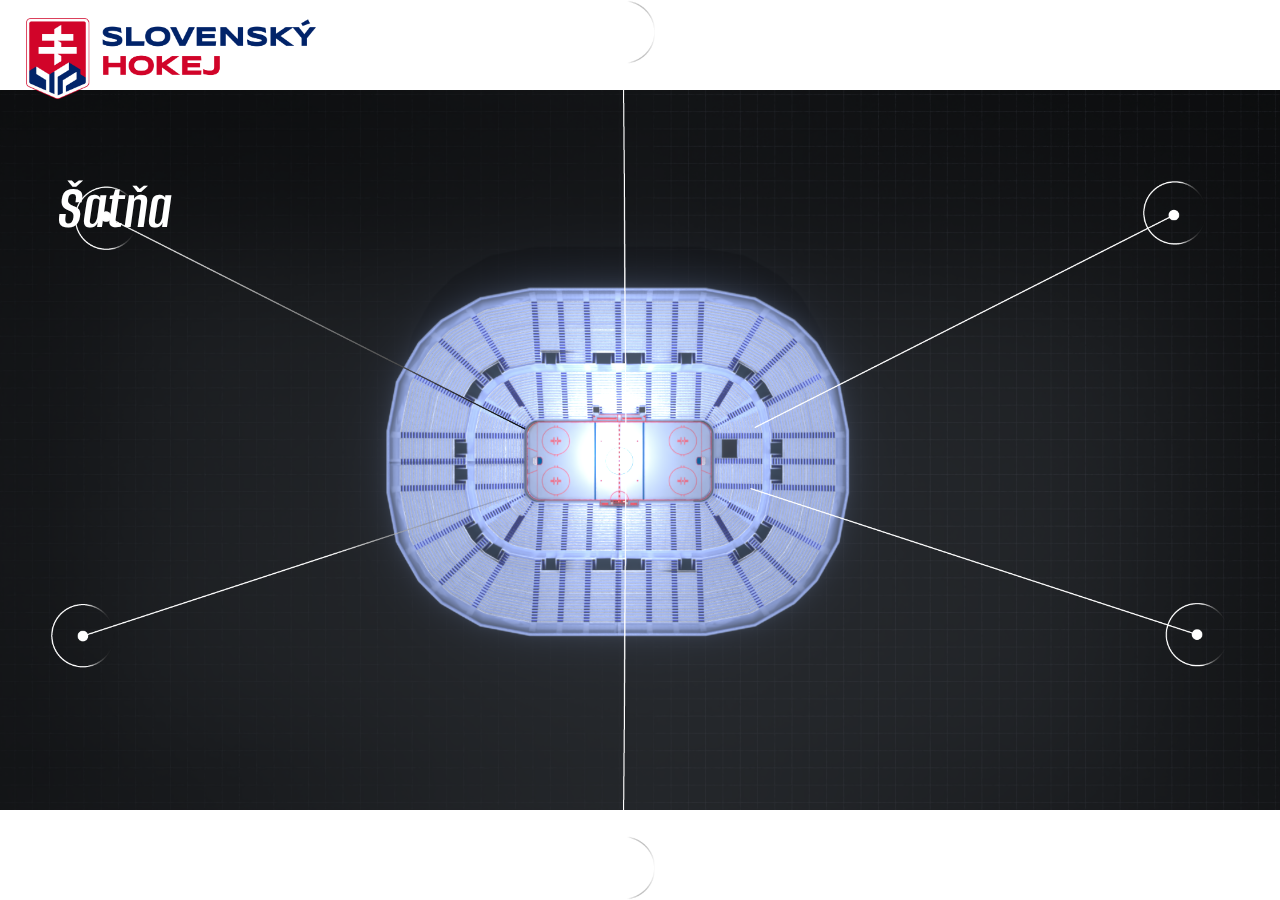
==== index.html @ 503a9e1d "demo fixes" ====
<!DOCTYPE html>
<html lang="en">
<head>
    <meta charset="UTF-8">
    <meta name="viewport" content="width=device-width, initial-scale=1.0">
    <title>Hall of Fame</title>
    <link rel="stylesheet" href="css/index.css"> <!-- Link to the CSS file -->
    <link rel="preconnect" href="https://fonts.googleapis.com">
    <link rel="preconnect" href="https://fonts.gstatic.com" crossorigin>
    <link href="https://fonts.googleapis.com/css2?family=Alumni+Sans:ital,wght@0,100..900;1,100..900&display=swap" rel="stylesheet">
    <script src="js/index.js" defer></script> <!-- Link to the JavaScript file -->
</head>
<body>
    <div class="image-container">
        <img src="assets/stadium.png" alt="stadium" class="background-image">
        <img src="assets/clicks.png" alt="clicks overlay" class="overlay-image">
        <div class="overlay-text top-left">
            <img src="assets/logo-wide.png" alt="Logo" class="logo-image">
        </div>
        <div class="overlay-text top-right">
            <svg xmlns="http://www.w3.org/2000/svg" width="60" height="30" viewBox="0 0 60 30" fill="none">
                <rect width="60" height="4" rx="2" fill="white"></rect>
                <rect y="13" width="60" height="4" rx="2" fill="white"></rect>
                <rect y="26" width="60" height="4" rx="2" fill="white"></rect>
            </svg>
        </div>
        <a href="locker-room.html" class="overlay-text clickable-title locker-room">Šatňa</a>
    </div>
</body>
</html>
---- css/index.css ----
* {
    margin: 0;
    padding: 0;
    box-sizing: border-box;
}

body, html {
    width: 100%;
    height: 100%;
    overflow: hidden;
    display: flex;
    justify-content: center;
    align-items: center;
    position: relative;
}

.image-container {
    position: relative;
    width: 100vw;
    height: 100vh;
    display: flex;
    justify-content: center;
    align-items: center;
    aspect-ratio: 16 / 9; /* Maintain a 16:9 aspect ratio */
}

.background-image, .overlay-image {
    width: 100%;
    height: 100%;
    object-fit: contain;
    object-position: center;
}

.overlay-image {
    position: absolute;
    top: 0;
    left: 0;
    z-index: 2; /* Ensure it's layered on top */
}

.overlay-text {
    position: absolute;
    z-index: 3; /* Text and other content appear above the images */
    color: white;
    font-family: 'Alumni Sans', sans-serif;
    display: flex;
    align-items: center;
}

.top-left {
    top: 2%;
    left: 2%;
    font-size: 1.5vw; /* Scales text size with viewport width */
}

.top-right {
    top: 2%;
    right: 2%;
    font-size: 1.5vw; /* Scales text size with viewport width */
}

.logo-image {
    height: 9vh; /* Scales logo height with viewport height */
    width: auto;
}

svg {
    width: 100%;
    height: 50%;
    cursor: pointer;
}

@media (max-width: 1200px) {
    .top-left, .top-right {
        font-size: 2.5vw; /* Increase text size for smaller screens */
    }

    .logo-image {
        height: 7vh; /* Adjust logo size for smaller screens */
    }
}

.clickable-title {
    transform: translate(-50%, -50%); /* Adjusts position to truly center the element */
    color: white; /* Change the text color */
    font-family: 'Alumni Sans', sans-serif; /* Use the desired font */
    font-optical-sizing: auto;
    font-weight: 600;
    font-style: italic;
    font-size: 5vw; /* Adjust the font size as needed */
    text-align: center; /* Center align the text */
    z-index: 10; /* Ensure it appears above other content */
    cursor: pointer; /* Show pointer cursor on hover */
    text-decoration: none;
}

.clickable-title.highlight {
    text-shadow: 0 0 10px white, 0 0 20px white; /* White glowing shadow */
}

.locker-room {
    top: 23%; /* Center vertically */
    left: 9%; /* Center horizontally */ 
}
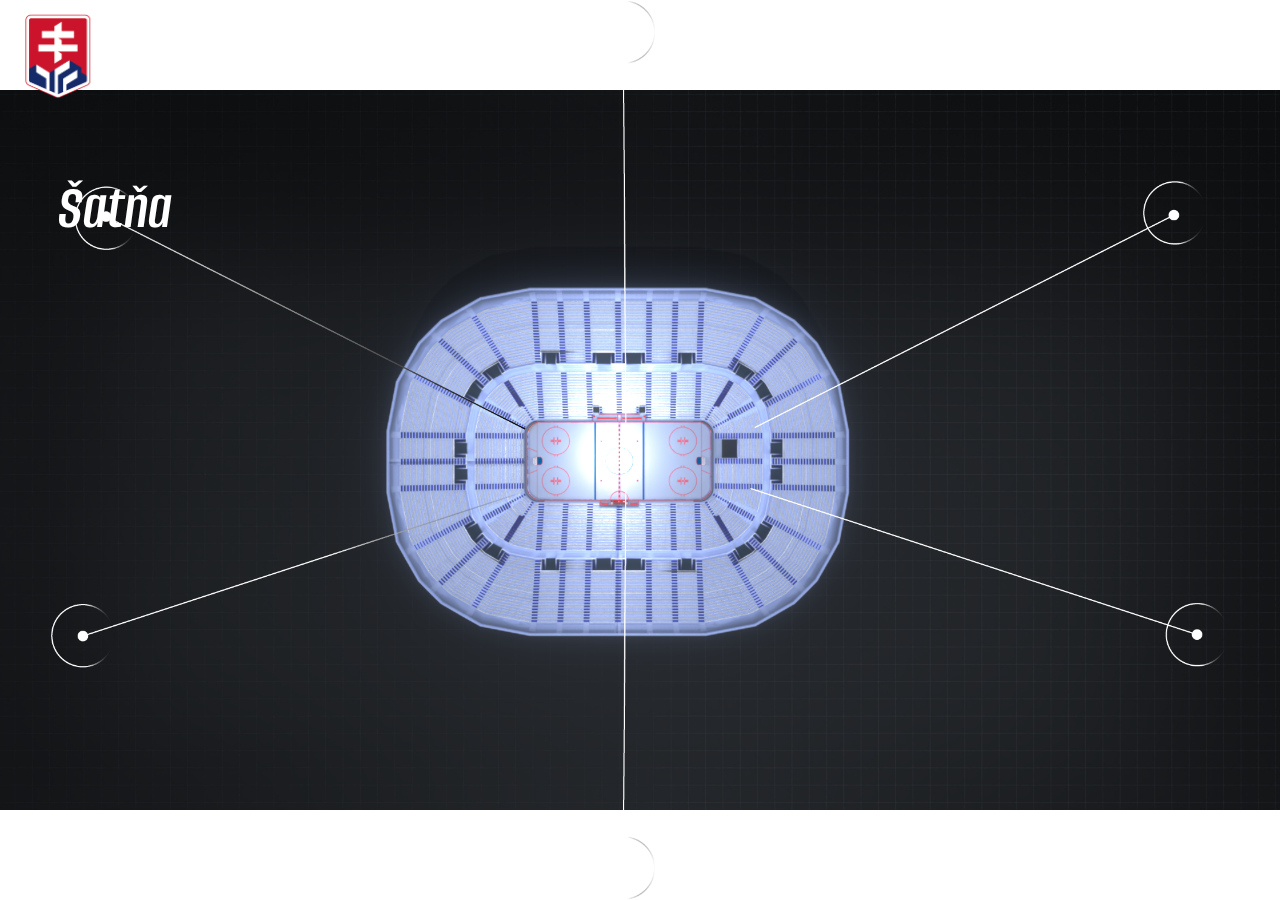
==== commit c72e283a: "demo - white logo" ====
--- a/index.html
+++ b/index.html
@@ -15,7 +15,7 @@
         <img src="assets/stadium.png" alt="stadium" class="background-image">
         <img src="assets/clicks.png" alt="clicks overlay" class="overlay-image">
         <div class="overlay-text top-left">
-            <img src="assets/logo-wide.png" alt="Logo" class="logo-image">
+            <img src="assets/logo-biele.png" alt="Logo" class="logo-image">
         </div>
         <div class="overlay-text top-right">
             <svg xmlns="http://www.w3.org/2000/svg" width="60" height="30" viewBox="0 0 60 30" fill="none">
--- a/css/index.css
+++ b/css/index.css
@@ -48,9 +48,8 @@
 }
 
 .top-left {
-    top: 2%;
-    left: 2%;
-    font-size: 1.5vw; /* Scales text size with viewport width */
+    top: -2%;
+    left: -0.5%;
 }
 
 .top-right {
@@ -60,7 +59,7 @@
 }
 
 .logo-image {
-    height: 9vh; /* Scales logo height with viewport height */
+    height: 16vh; /* Scales logo height with viewport height */
     width: auto;
 }
 
@@ -68,16 +67,6 @@
     width: 100%;
     height: 50%;
     cursor: pointer;
-}
-
-@media (max-width: 1200px) {
-    .top-left, .top-right {
-        font-size: 2.5vw; /* Increase text size for smaller screens */
-    }
-
-    .logo-image {
-        height: 7vh; /* Adjust logo size for smaller screens */
-    }
 }
 
 .clickable-title {
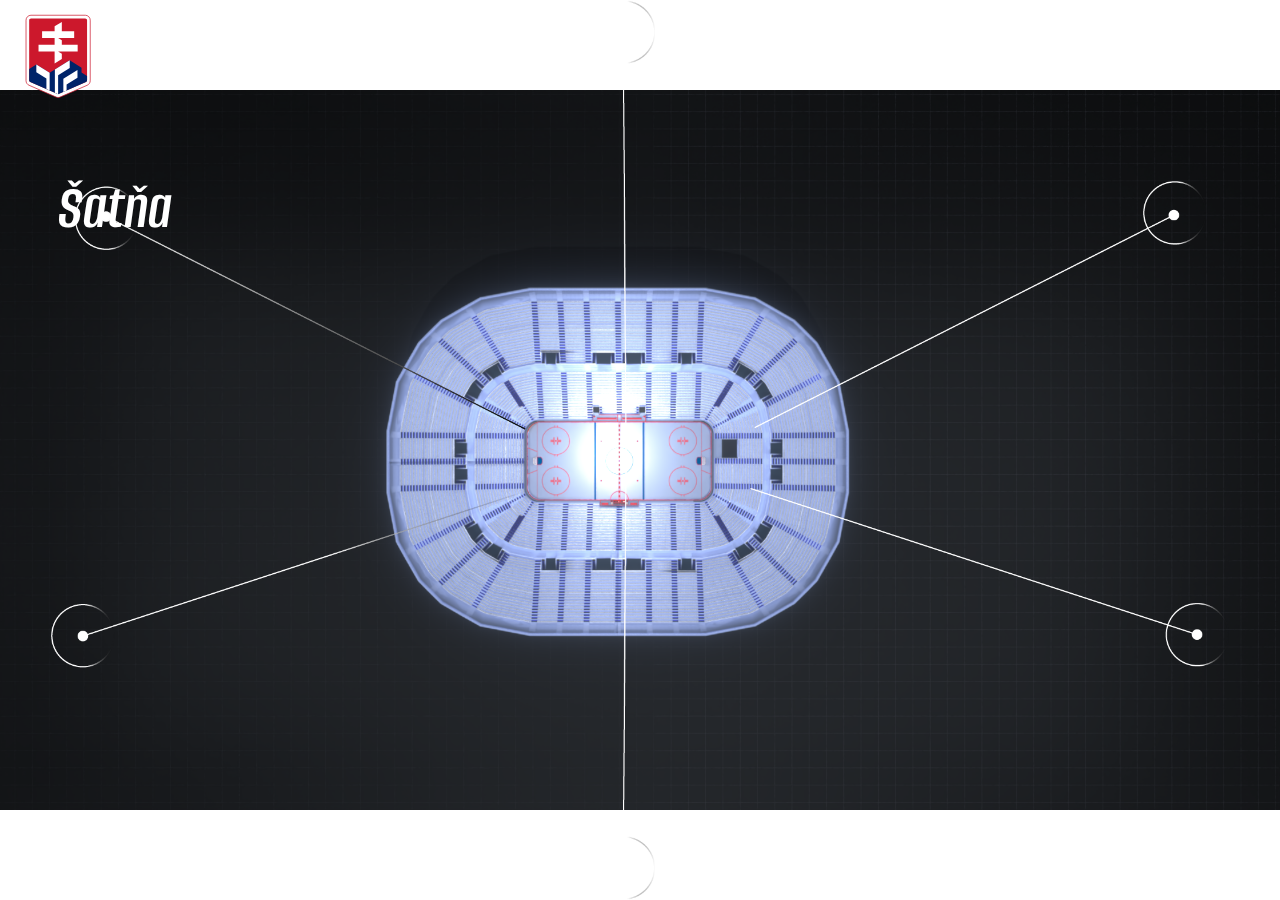
==== commit 780b2363: "demo - svg logo" ====
--- a/index.html
+++ b/index.html
@@ -15,7 +15,7 @@
         <img src="assets/stadium.png" alt="stadium" class="background-image">
         <img src="assets/clicks.png" alt="clicks overlay" class="overlay-image">
         <div class="overlay-text top-left">
-            <img src="assets/logo-biele.png" alt="Logo" class="logo-image">
+            <img src="assets/logo-biele.svg" alt="Logo" class="logo-image">
         </div>
         <div class="overlay-text top-right">
             <svg xmlns="http://www.w3.org/2000/svg" width="60" height="30" viewBox="0 0 60 30" fill="none">
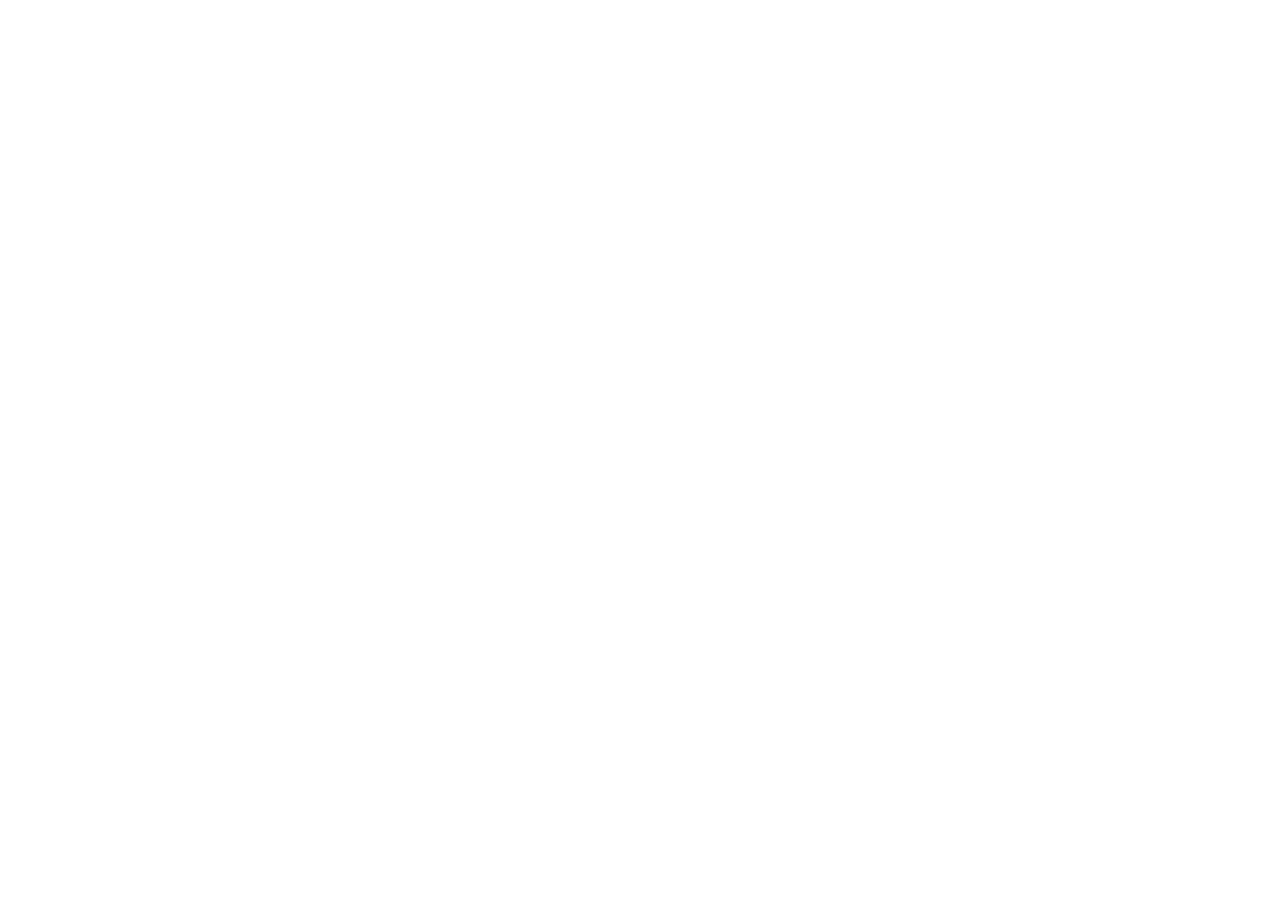
==== commit b9483759: "cable gl integration test" ====
--- a/index.html
+++ b/index.html
@@ -11,20 +11,6 @@
     <script src="js/index.js" defer></script> <!-- Link to the JavaScript file -->
 </head>
 <body>
-    <div class="image-container">
-        <img src="assets/stadium.png" alt="stadium" class="background-image">
-        <img src="assets/clicks.png" alt="clicks overlay" class="overlay-image">
-        <div class="overlay-text top-left">
-            <img src="assets/logo-biele.svg" alt="Logo" class="logo-image">
-        </div>
-        <div class="overlay-text top-right">
-            <svg xmlns="http://www.w3.org/2000/svg" width="60" height="30" viewBox="0 0 60 30" fill="none">
-                <rect width="60" height="4" rx="2" fill="white"></rect>
-                <rect y="13" width="60" height="4" rx="2" fill="white"></rect>
-                <rect y="26" width="60" height="4" rx="2" fill="white"></rect>
-            </svg>
-        </div>
-        <a href="locker-room.html" class="overlay-text clickable-title locker-room">Šatňa</a>
-    </div>
+    <iframe style="width:640px;height:480px;border:0px;" src="https://cables.gl/view/ESZ8po"></iframe>
 </body>
 </html>
--- a/css/index.css
+++ b/css/index.css
@@ -33,8 +33,6 @@
 
 .overlay-image {
     position: absolute;
-    top: 0;
-    left: 0;
     z-index: 2; /* Ensure it's layered on top */
 }
 
@@ -88,6 +86,6 @@
 }
 
 .locker-room {
-    top: 23%; /* Center vertically */
-    left: 9%; /* Center horizontally */ 
+    top: 29%; /* Center vertically */
+    left: 17%; /* Center horizontally */ 
 }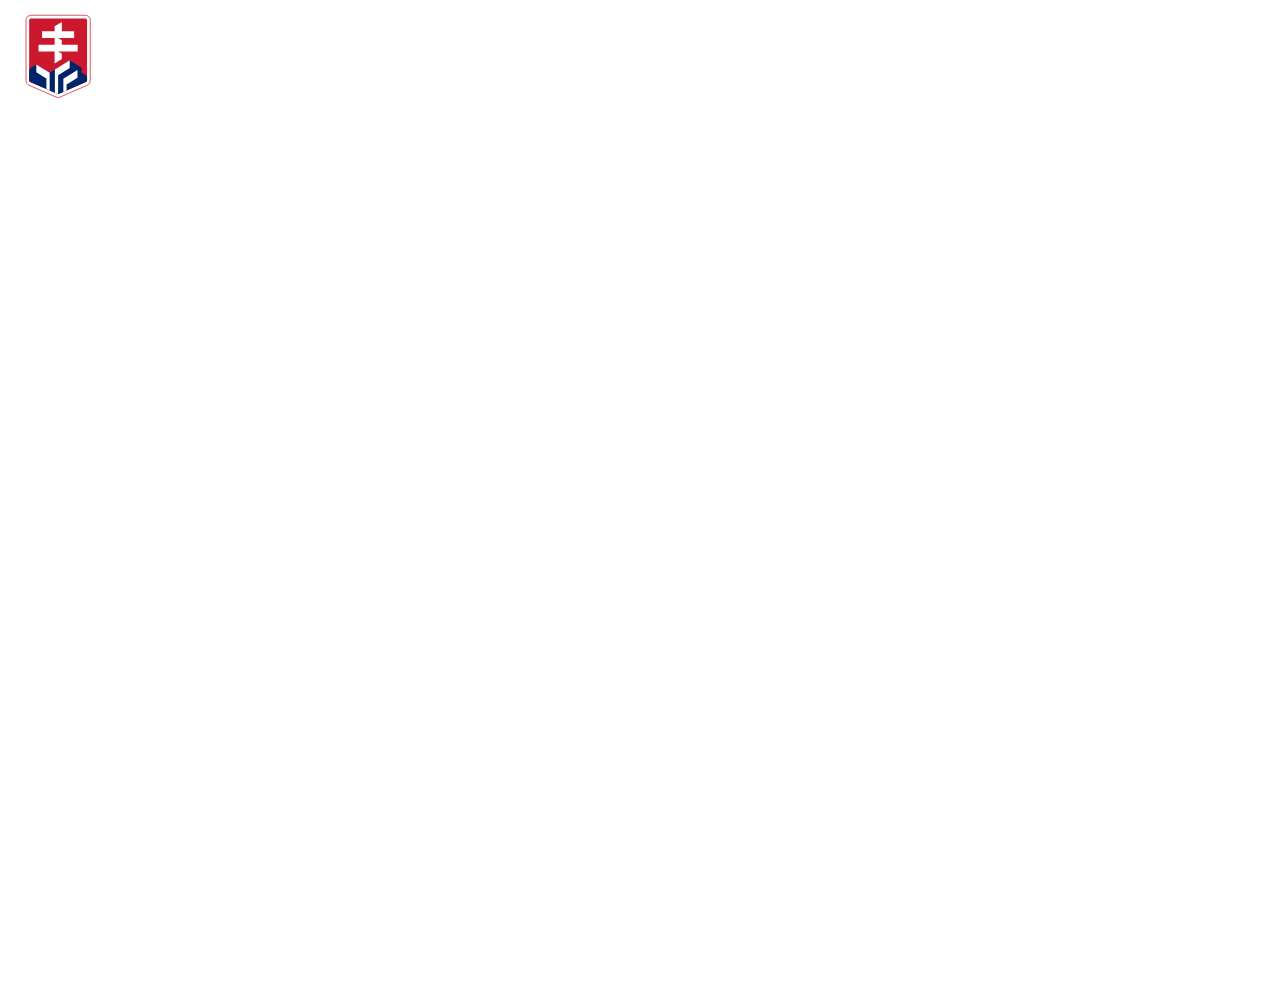
==== commit ac805f3d: "cables gl added" ====
--- a/index.html
+++ b/index.html
@@ -11,6 +11,17 @@
     <script src="js/index.js" defer></script> <!-- Link to the JavaScript file -->
 </head>
 <body>
-    <iframe style="width:640px;height:480px;border:0px;" src="https://cables.gl/view/ESZ8po"></iframe>
+    <iframe style="width:1920px;height:1080px;border:0px;" src="https://cables.gl/view/b-2NeG"></iframe>
+    <div class="overlay-text top-left">
+        <img src="assets/logo-biele.svg" alt="Logo" class="logo-image">
+    </div>
+    <div class="overlay-text top-right">
+        <svg xmlns="http://www.w3.org/2000/svg" width="60" height="30" viewBox="0 0 60 30" fill="none">
+            <rect width="60" height="4" rx="2" fill="white"></rect>
+            <rect y="13" width="60" height="4" rx="2" fill="white"></rect>
+            <rect y="26" width="60" height="4" rx="2" fill="white"></rect>
+        </svg>
+    </div>
+    <a href="locker-room.html" class="overlay-text clickable-title locker-room">Šatňa</a>
 </body>
 </html>
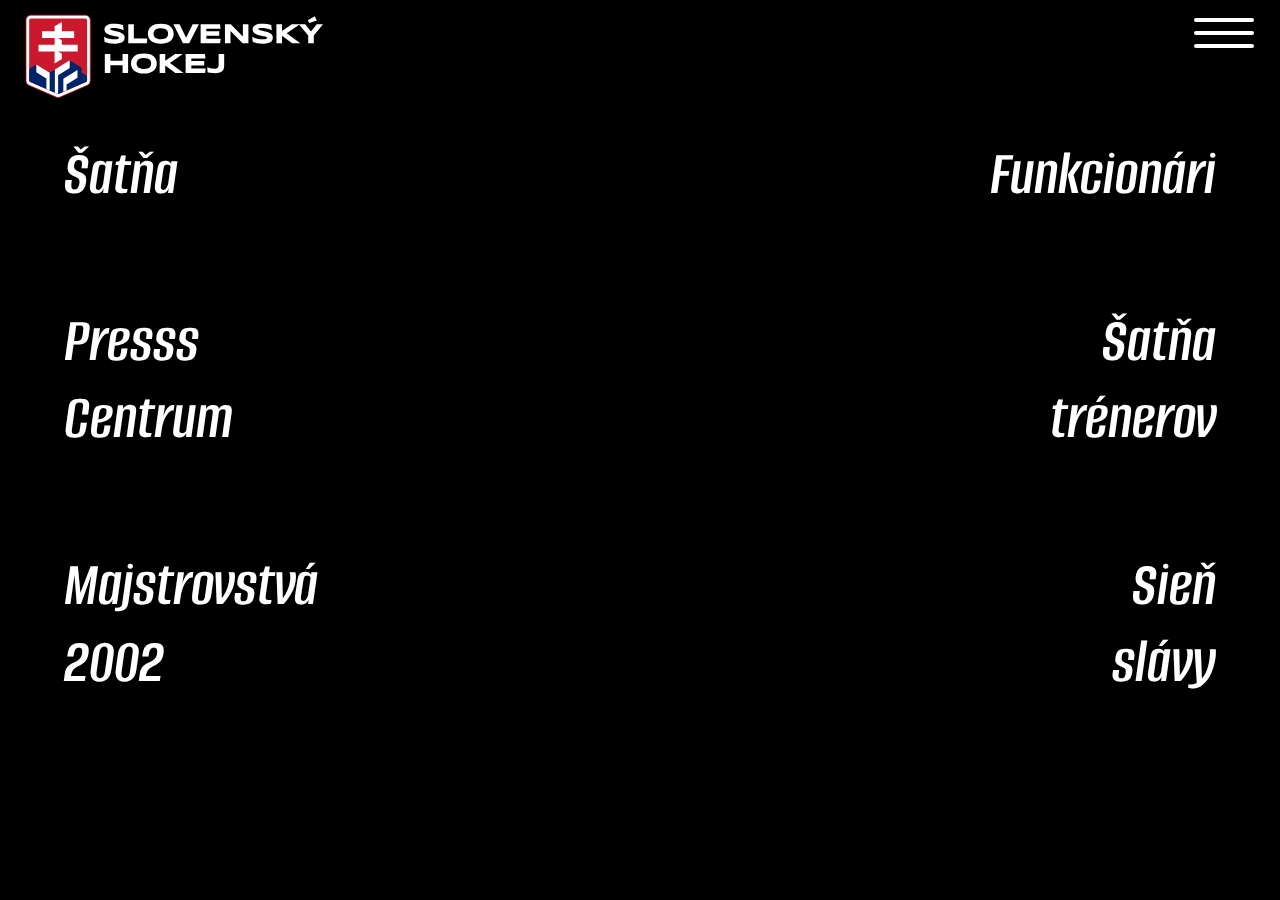
==== commit 31d8065e: "index: titles" ====
--- a/index.html
+++ b/index.html
@@ -11,7 +11,8 @@
     <script src="js/index.js" defer></script> <!-- Link to the JavaScript file -->
 </head>
 <body>
-    <iframe style="width:1920px;height:1080px;border:0px;" src="https://cables.gl/view/b-2NeG"></iframe>
+    <div class="container">
+    <iframe class="background-image" src="https://cables.gl/view/b-2NeG"></iframe>
     <div class="overlay-text top-left">
         <img src="assets/logo-biele.svg" alt="Logo" class="logo-image">
     </div>
@@ -22,6 +23,15 @@
             <rect y="26" width="60" height="4" rx="2" fill="white"></rect>
         </svg>
     </div>
-    <a href="locker-room.html" class="overlay-text clickable-title locker-room">Šatňa</a>
+    <div class="left-column overlay-text">
+        <a href="locker-room.html" class="clickable-title">Šatňa</a>
+        <a href="locker-room.html" class="clickable-title">Presss<br>Centrum</a>
+        <a href="locker-room.html" class="clickable-title">Majstrovstvá<br>2002</a>
+    </div>
+    <div class="right-column overlay-text">
+        <a href="locker-room.html" class="clickable-title">Funkcionári</a>
+        <a href="locker-room.html" class="clickable-title">Šatňa<br>trénerov</a>
+        <a href="locker-room.html" class="clickable-title">Sieň<br>slávy</a>
+    </div>
 </body>
 </html>
--- a/css/index.css
+++ b/css/index.css
@@ -14,7 +14,8 @@
     position: relative;
 }
 
-.image-container {
+.container {
+    background: #000;
     position: relative;
     width: 100vw;
     height: 100vh;
@@ -27,8 +28,9 @@
 .background-image, .overlay-image {
     width: 100%;
     height: 100%;
-    object-fit: contain;
+    object-fit: cover;
     object-position: center;
+    border: 0px;
 }
 
 .overlay-image {
@@ -38,11 +40,12 @@
 
 .overlay-text {
     position: absolute;
-    z-index: 3; /* Text and other content appear above the images */
+    z-index: 999; /* Text and other content appear above the images */
     color: white;
     font-family: 'Alumni Sans', sans-serif;
     display: flex;
-    align-items: center;
+    flex-direction: column;
+    row-gap: 10vh;
 }
 
 .top-left {
@@ -68,7 +71,6 @@
 }
 
 .clickable-title {
-    transform: translate(-50%, -50%); /* Adjusts position to truly center the element */
     color: white; /* Change the text color */
     font-family: 'Alumni Sans', sans-serif; /* Use the desired font */
     font-optical-sizing: auto;
@@ -76,7 +78,7 @@
     font-style: italic;
     font-size: 5vw; /* Adjust the font size as needed */
     text-align: center; /* Center align the text */
-    z-index: 10; /* Ensure it appears above other content */
+    z-index: 999; /* Ensure it appears above other content */
     cursor: pointer; /* Show pointer cursor on hover */
     text-decoration: none;
 }
@@ -85,7 +87,28 @@
     text-shadow: 0 0 10px white, 0 0 20px white; /* White glowing shadow */
 }
 
-.locker-room {
-    top: 29%; /* Center vertically */
-    left: 17%; /* Center horizontally */ 
-}+.left-column {
+    max-width: 17vw;
+    align-items: start;
+    top: 15%; /* Center vertically */
+    left: 5%; /* Center horizontally */ 
+}
+.right-column {
+    max-width: 17vw;
+    align-items: end;
+    top: 15%; /* Center vertically */
+    right: 5%; /* Center horizontally */ 
+}
+
+.left-column a, .right-column a {
+    word-wrap: break-word; /* Allow long words to break and wrap to the next line */
+    white-space: normal;   /* Ensure normal wrapping behavior */
+}
+
+.left-column a {
+    text-align: left; 
+}
+.right-column a {
+    text-align: right; 
+}
+
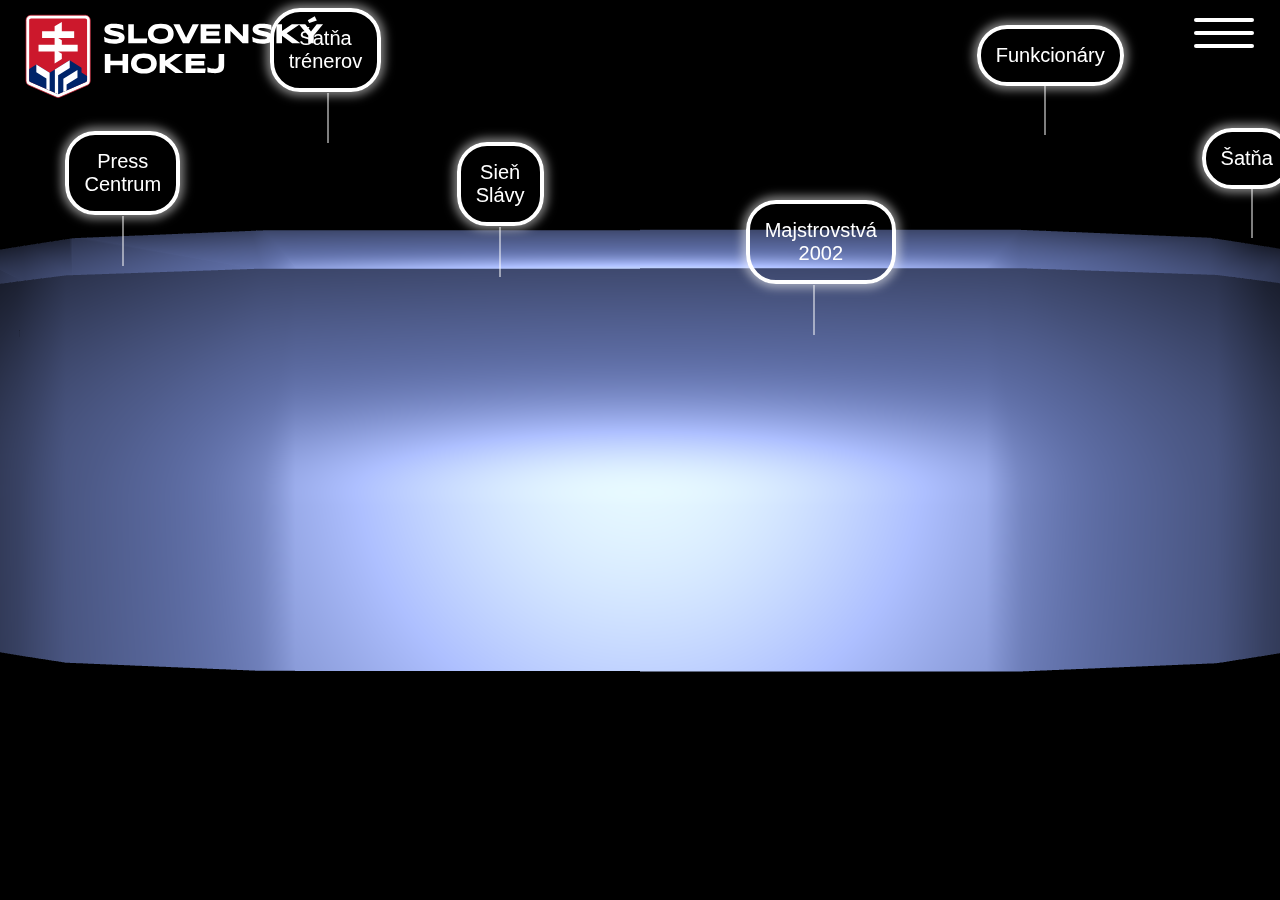
==== commit 47e00872: "feat: new stadium" ====
--- a/index.html
+++ b/index.html
@@ -12,7 +12,7 @@
 </head>
 <body>
     <div class="container">
-    <iframe class="background-image" src="https://cables.gl/view/b-2NeG"></iframe>
+    <iframe class="background-image" src="3d-model.html"></iframe>
     <div class="overlay-text top-left">
         <img src="assets/logo-biele.svg" alt="Logo" class="logo-image">
     </div>
@@ -23,7 +23,7 @@
             <rect y="26" width="60" height="4" rx="2" fill="white"></rect>
         </svg>
     </div>
-    <div class="left-column overlay-text">
+    <!-- <div class="left-column overlay-text">
         <a href="locker-room.html" class="clickable-title">Šatňa</a>
         <a href="locker-room.html" class="clickable-title">Presss<br>Centrum</a>
         <a href="locker-room.html" class="clickable-title">Majstrovstvá<br>2002</a>
@@ -32,6 +32,6 @@
         <a href="locker-room.html" class="clickable-title">Funkcionári</a>
         <a href="locker-room.html" class="clickable-title">Šatňa<br>trénerov</a>
         <a href="locker-room.html" class="clickable-title">Sieň<br>slávy</a>
-    </div>
+    </div> -->
 </body>
 </html>
--- a/css/index.css
+++ b/css/index.css
@@ -45,7 +45,7 @@
     font-family: 'Alumni Sans', sans-serif;
     display: flex;
     flex-direction: column;
-    row-gap: 10vh;
+    row-gap: 7vh;
 }
 
 .top-left {
@@ -90,14 +90,14 @@
 .left-column {
     max-width: 17vw;
     align-items: start;
-    top: 15%; /* Center vertically */
-    left: 5%; /* Center horizontally */ 
+    top: 17%; /* Center vertically */
+    left: 4%; /* Center horizontally */ 
 }
 .right-column {
     max-width: 17vw;
     align-items: end;
-    top: 15%; /* Center vertically */
-    right: 5%; /* Center horizontally */ 
+    top: 17%; /* Center vertically */
+    right: 4%; /* Center horizontally */ 
 }
 
 .left-column a, .right-column a {
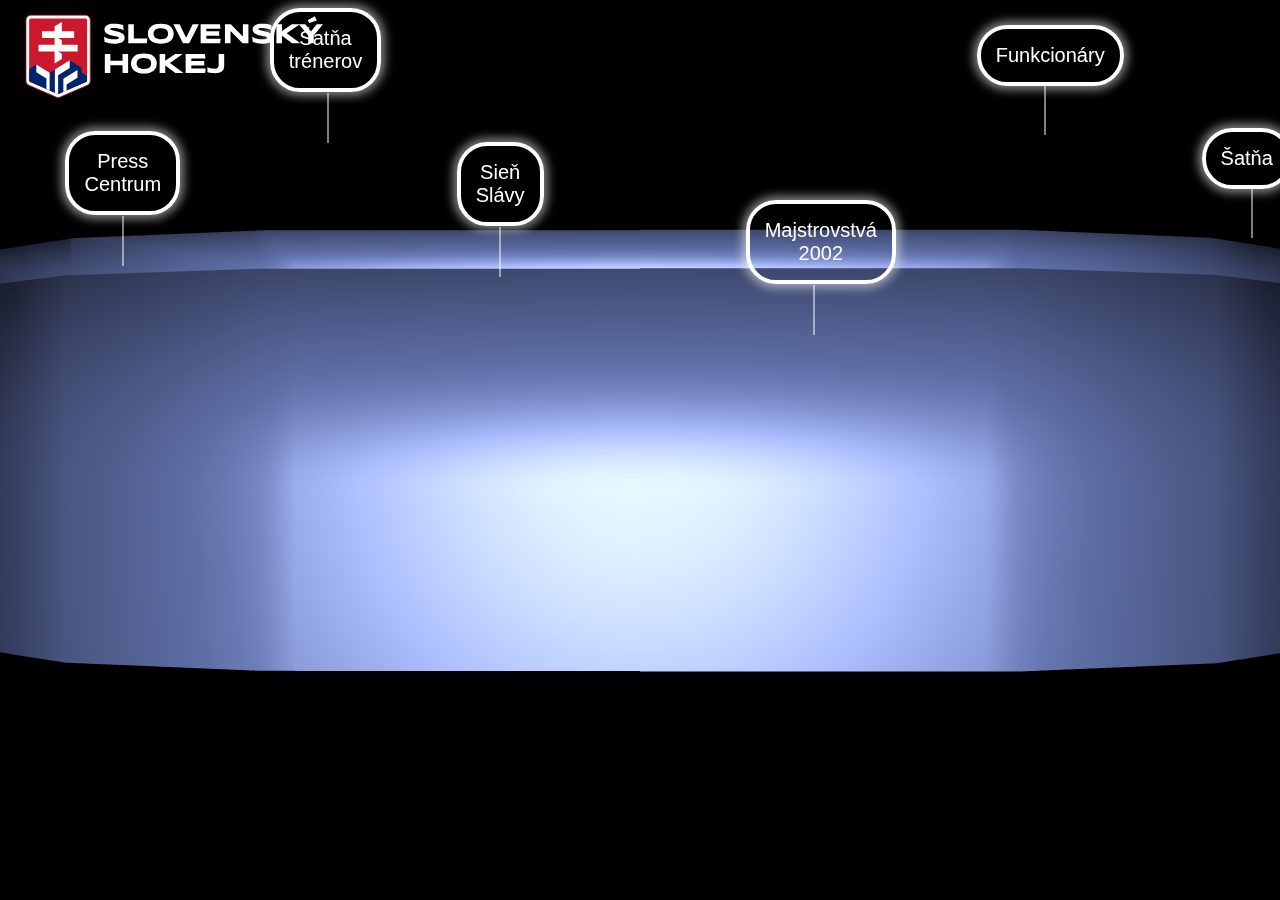
==== commit 5d7263b7: "remove burger" ====
--- a/index.html
+++ b/index.html
@@ -16,13 +16,13 @@
     <div class="overlay-text top-left">
         <img src="assets/logo-biele.svg" alt="Logo" class="logo-image">
     </div>
-    <div class="overlay-text top-right">
+    <!-- <div class="overlay-text top-right">
         <svg xmlns="http://www.w3.org/2000/svg" width="60" height="30" viewBox="0 0 60 30" fill="none">
             <rect width="60" height="4" rx="2" fill="white"></rect>
             <rect y="13" width="60" height="4" rx="2" fill="white"></rect>
             <rect y="26" width="60" height="4" rx="2" fill="white"></rect>
         </svg>
-    </div>
+    </div> -->
     <!-- <div class="left-column overlay-text">
         <a href="locker-room.html" class="clickable-title">Šatňa</a>
         <a href="locker-room.html" class="clickable-title">Presss<br>Centrum</a>
